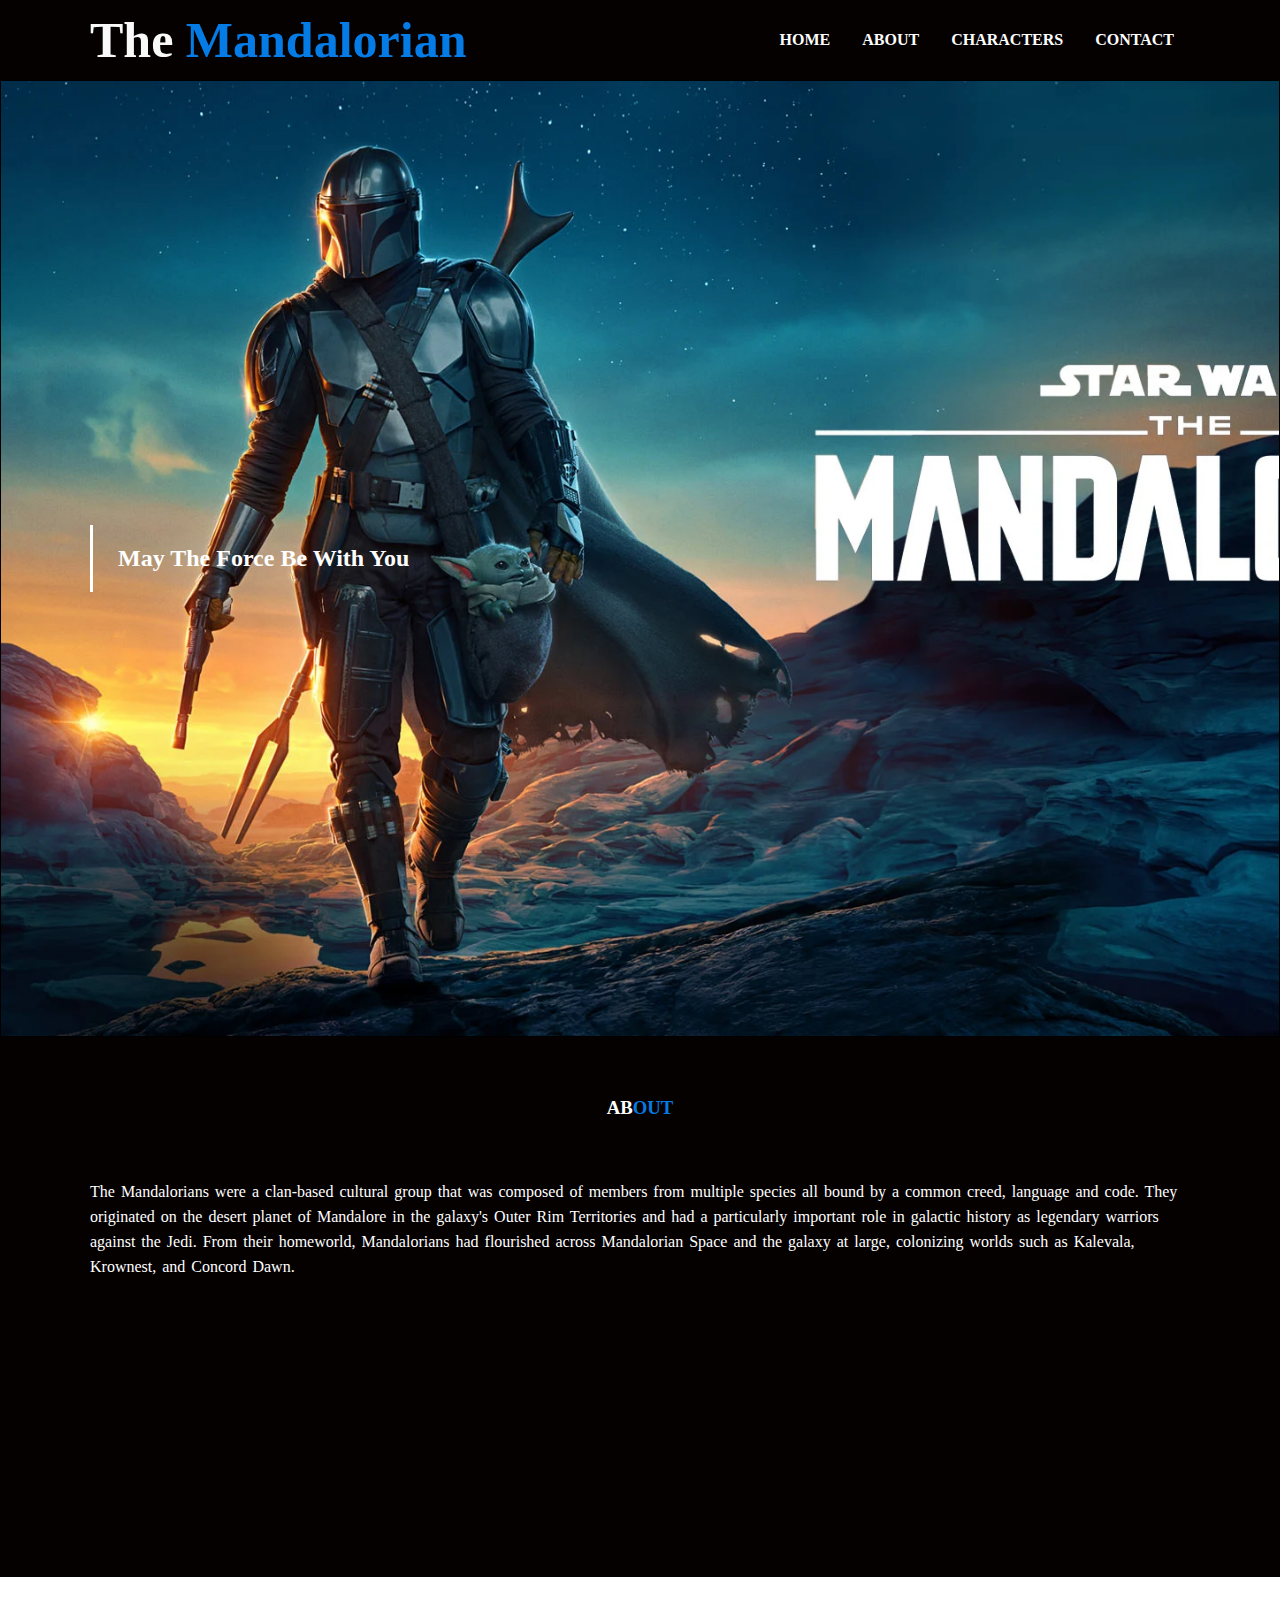
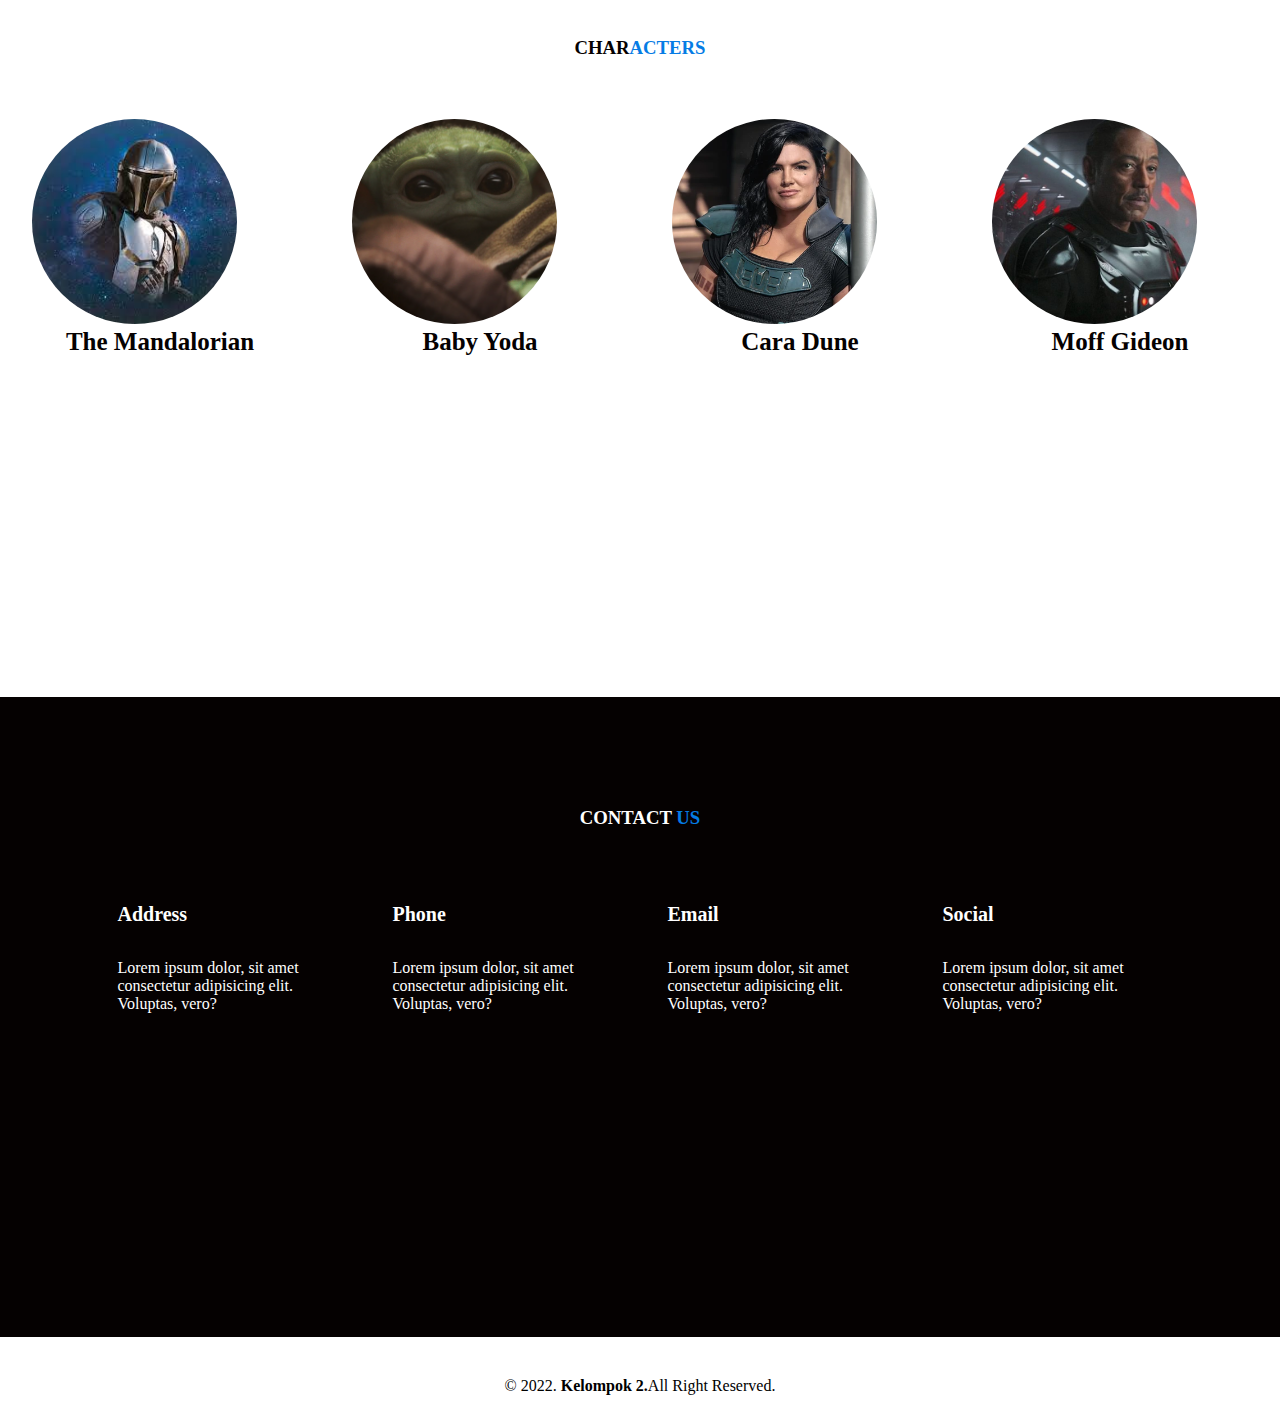
==== Index.html @ 2e8833dd "second commit" ====
<!DOCTYPE html>
<html>
<head>
    <meta charset="UTF-8">
    <meta name="viewport" content="width=device-width, initial-scale=1.0">
    <title>THE MANDALORIAN</title>
    <link rel="stylesheet" href="style.css">
</head>

<body>
    <!--Header/Navbar-->
    <nav>
        <div class="wrapper">
            <div class="logo"><a href="Index.html">The<span> Mandalorian</span></a></div>
            <div class="menu">
                <ul>
                    <li class="active"><a href="Index.html">HOME</a></li>
                    <li><a href="about.html">ABOUT</a></li>
                    <li><a href="characters.html">CHARACTERS</a></li>
                    <li><a href="Contact.html">CONTACT</a></li>
                </ul>
            </div>
        </div>
    </nav>

    <!--Home-->
    <section class="Home">
        <div class="wrapper">
        <h2>May The Force Be With You</h2>
        </div>
    </section>

    <!--About-->
    <section class="About">
        <div class="wrapper">
        <h3>AB<span>OUT</span></h3>
        <p>The Mandalorians were a clan-based cultural group that was composed of members from multiple species all bound by a common creed, language and code. They originated on the desert planet of Mandalore in the galaxy's Outer Rim Territories and had a particularly important role in galactic history as legendary warriors against the Jedi. From their homeworld, Mandalorians had flourished across Mandalorian Space and the galaxy at large, colonizing worlds such as Kalevala, Krownest, and Concord Dawn.</p>
        </div>
    </section>

    <!--Characters-->
    <section class="Characters">
        <div class="wrapper">
            <h3>CHAR<span>ACTERS</span></h3>
        </div>

        <div class="list">
            <div class="Card">
                <img src="Mandalorian.jpg">
                <p>The Mandalorian</p>
            </div>
            <div class="Card">
                <img src="Baby Yoda.webp">
                <p>Baby Yoda</p>
            </div>
            <div class="Card">
                <img src="CaraDuneS2-EW.webp">
                <p>Cara Dune</p>
            </div>
            <div class="Card">
                <img src="Moff Gideon.jpg">
                <p>Moff Gideon</p>
            </div>
        </div>
    </section>

    <!--Contact-->
    <section class="Contact">
        <div class="wrapper">
            <h3>CONTACT<span> US</span></h3>
            <div class="footer">
                <div class="footer-section">
                    <h4>Address</h4>
                    <p>Lorem ipsum dolor, sit amet consectetur adipisicing elit. Voluptas, vero?</p>
                </div>

                <div class="footer-section">
                    <h4>Phone</h4>
                    <p>Lorem ipsum dolor, sit amet consectetur adipisicing elit. Voluptas, vero?</p>
                </div>

                <div class="footer-section">
                    <h4>Email</h4>
                    <p>Lorem ipsum dolor, sit amet consectetur adipisicing elit. Voluptas, vero?</p>
                </div>

                <div class="footer-section">
                    <h4>Social</h4>
                    <p>Lorem ipsum dolor, sit amet consectetur adipisicing elit. Voluptas, vero?</p>
                </div>
            </div>
        </div>
    </section>

    <!--copyright-->
    <div class="Copyright">
        <div class="wrapper">
            &copy; 2022. <b>Kelompok 2.</b>All Right Reserved.
        </div>
    </div>

</body>
</html>
---- style.css ----
* {
    text-decoration: none;
    margin: 0px;
    padding: 0px;
}

body {
    margin: 0px;
    padding: 0px;
    font-family: 'Times New Roman', Times, serif;
}

.wrapper {
    width: 1100px;
    margin: auto;
    position: relative;
}

.logo a {
    font-size: 50px;
    font-weight: bold;
    float: left;
    font-family: 'Times New Roman', Times, serif;
    color: #f9f9f9;
}

span {
    color:rgb(5, 124, 229) ;
}

.menu {
    float: right;
}

nav {
    width: 100%;
    margin: auto;
    display: flex;
    line-height: 80px;
    position: sticky;
    position: -webkit-sticky;
    top: 0;
    background: #050101;
    z-index: 1;
}

nav ul {
    list-style-type: none;
    margin: 0;
    padding: 0;
    overflow: hidden;
}

nav ul li {
    float: left;
}

nav ul li a {
    color: rgb(255, 255, 255);
    font-weight: bold;
    text-align: center;
    padding: 0px 16px 0px 16px;
    text-decoration: none;
}

nav ul li a:hover {
    color: rgb(5, 124, 229);
    text-decoration: dashed;
}

.active {
    color:rgb(5, 124, 229) ;
}

.Home {
    height: 95vh;
    border: 1px solid;
    background-image: url("banner.webp");
    background-size: cover;
    position: relative;
    display: flex;
    justify-content: center;
    align-items: center;
    padding: 50px 0;
}


.Home h2 {
    color: #ffff;
    z-index: 1;
    padding: 20px 25px;
    border-left: 3px solid #ffff ;
}

.About {
    height: 60vh;
    background-color: #050101;
}
.About h3 {
    text-align: center;
    padding: 60px 0;
    color: #ffff;
}

span {
    color:rgb(5, 124, 229) ;
}

.About p {
    color: #ffff;
    word-spacing: 2px;
    line-height: 25px; 
}

.Characters {
    height: 80vh;
    background-color: #ffff;
}

.Characters h3 {
    text-align: center;
    padding: 60px 0;
    color: #050101;
}

.list {
    width: 100%;
    position: relative;
    display: flex;
    flex-wrap: wrap;
}

.Card {
    width: 20%;
    margin: 0 auto;
}

.Card img {
    width: 80%;
    border-radius: 50%;
    
}

.Card p {
    font-family: 'Times New Roman', Times, serif;
    font-weight: 800;
    font-size: 25px;
    text-align: center;
    color: #050101;
}

.Contact {
    height: 60vh;
    padding: 50px 0px;
    background-color: #050101;
}

.footer {
    width: 100%;
    position: relative;
    display: flex;
    flex-wrap: wrap;
    margin: auto;
}

.footer-section {
    width: 20%;
    margin: 0 auto;

}
.Contact h3 {
    text-align: center;
    padding: 60px 0;
    color: #ffff;
}

.Contact h4 {
    font-family: 'Times New Roman', Times, serif;
    font-weight: 600;
    font-size: 20px;
    margin-bottom: 20px;
    color: #ffff;
    width: 100%;
    line-height: 50px;
}
.Contact p {
    color: #ffff;
}

.Copyright {
    text-align: center;
    width: 100%;
    padding: 25px 0px;
    margin-top: 15px;
}
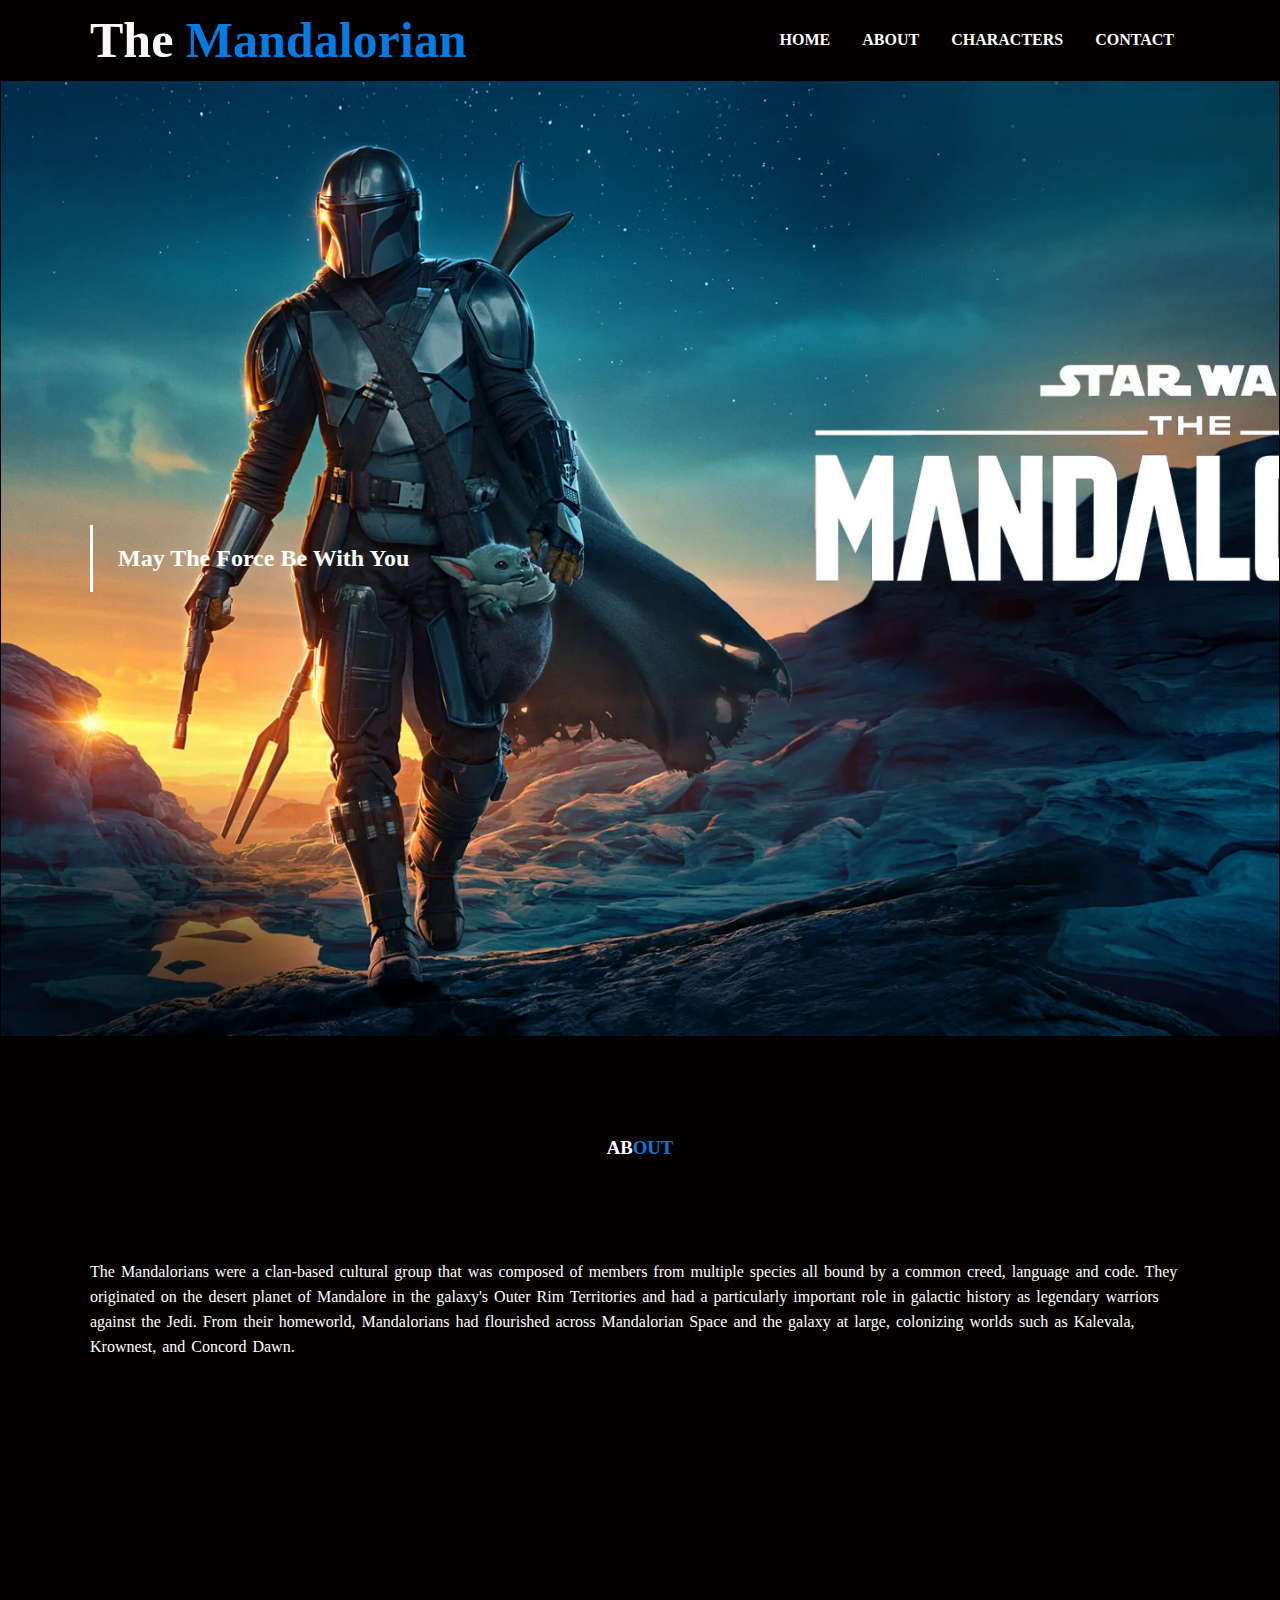
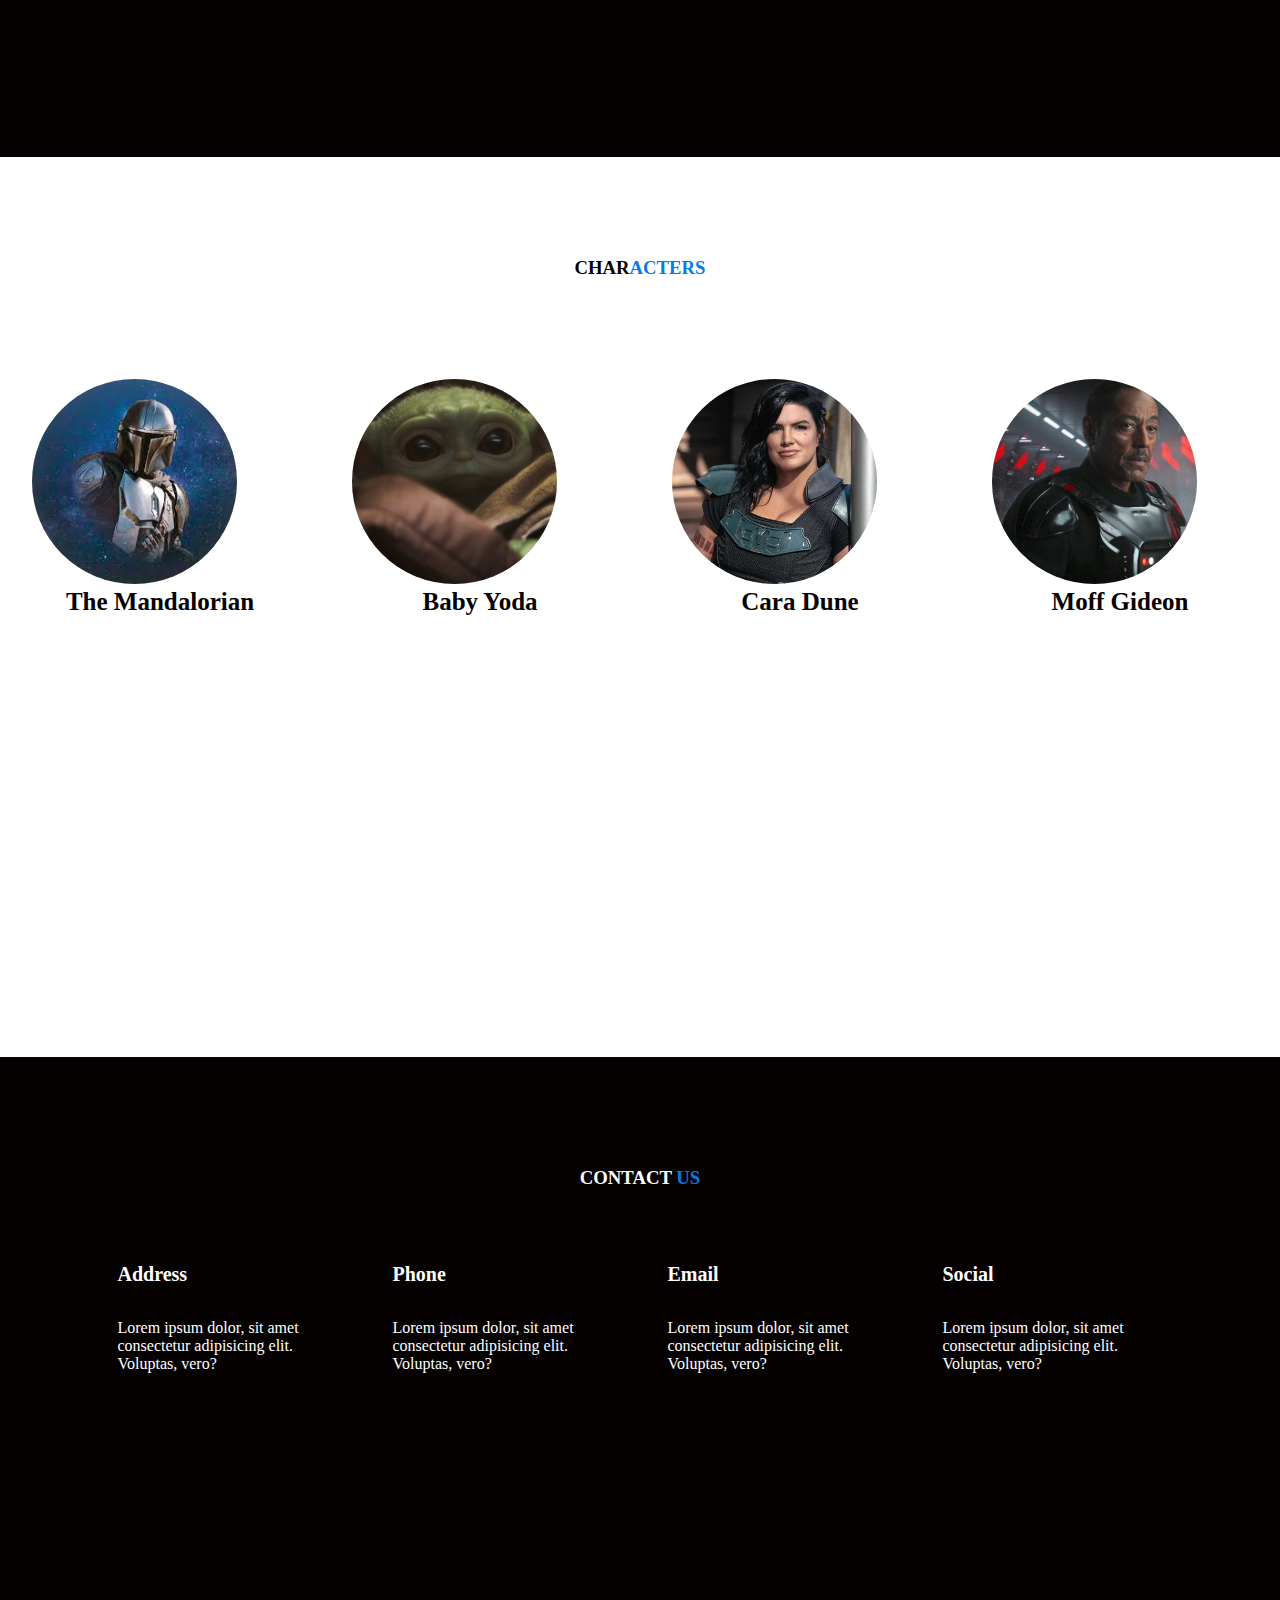
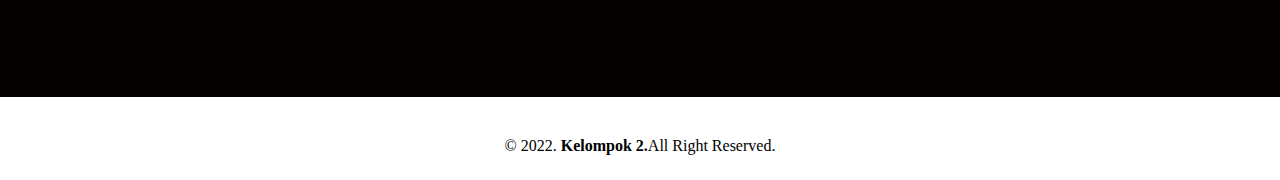
==== commit fbfba095: "satu commit" ====
--- a/Index.html
+++ b/Index.html
@@ -11,27 +11,27 @@
     <!--Header/Navbar-->
     <nav>
         <div class="wrapper">
-            <div class="logo"><a href="Index.html">The<span> Mandalorian</span></a></div>
+            <div class="logo"><a href="#Home">The<span> Mandalorian</span></a></div>
             <div class="menu">
                 <ul>
-                    <li class="active"><a href="Index.html">HOME</a></li>
-                    <li><a href="about.html">ABOUT</a></li>
-                    <li><a href="characters.html">CHARACTERS</a></li>
-                    <li><a href="Contact.html">CONTACT</a></li>
+                    <li><a href="#Home">HOME</a></li>
+                    <li><a href="#About">ABOUT</a></li>
+                    <li><a href="#Characters">CHARACTERS</a></li>
+                    <li><a href="#Contact">CONTACT</a></li>
                 </ul>
             </div>
         </div>
     </nav>
 
     <!--Home-->
-    <section class="Home">
+    <section class="Home" id="Home">
         <div class="wrapper">
         <h2>May The Force Be With You</h2>
         </div>
     </section>
 
     <!--About-->
-    <section class="About">
+    <section class="About" id="About">
         <div class="wrapper">
         <h3>AB<span>OUT</span></h3>
         <p>The Mandalorians were a clan-based cultural group that was composed of members from multiple species all bound by a common creed, language and code. They originated on the desert planet of Mandalore in the galaxy's Outer Rim Territories and had a particularly important role in galactic history as legendary warriors against the Jedi. From their homeworld, Mandalorians had flourished across Mandalorian Space and the galaxy at large, colonizing worlds such as Kalevala, Krownest, and Concord Dawn.</p>
@@ -39,7 +39,7 @@
     </section>
 
     <!--Characters-->
-    <section class="Characters">
+    <section class="Characters" id="Characters">
         <div class="wrapper">
             <h3>CHAR<span>ACTERS</span></h3>
         </div>
@@ -65,7 +65,7 @@
     </section>
 
     <!--Contact-->
-    <section class="Contact">
+    <section class="Contact" id="Contact">
         <div class="wrapper">
             <h3>CONTACT<span> US</span></h3>
             <div class="footer">
--- a/style.css
+++ b/style.css
@@ -93,12 +93,12 @@
 }
 
 .About {
-    height: 60vh;
+    height: 80vh;
     background-color: #050101;
 }
 .About h3 {
     text-align: center;
-    padding: 60px 0;
+    padding: 100px 0;
     color: #ffff;
 }
 
@@ -113,13 +113,13 @@
 }
 
 .Characters {
-    height: 80vh;
+    height: 100vh;
     background-color: #ffff;
 }
 
 .Characters h3 {
     text-align: center;
-    padding: 60px 0;
+    padding: 100px 0;
     color: #050101;
 }
 
@@ -192,4 +192,8 @@
     width: 100%;
     padding: 25px 0px;
     margin-top: 15px;
+}
+
+html {
+    scroll-behavior: smooth;
 }